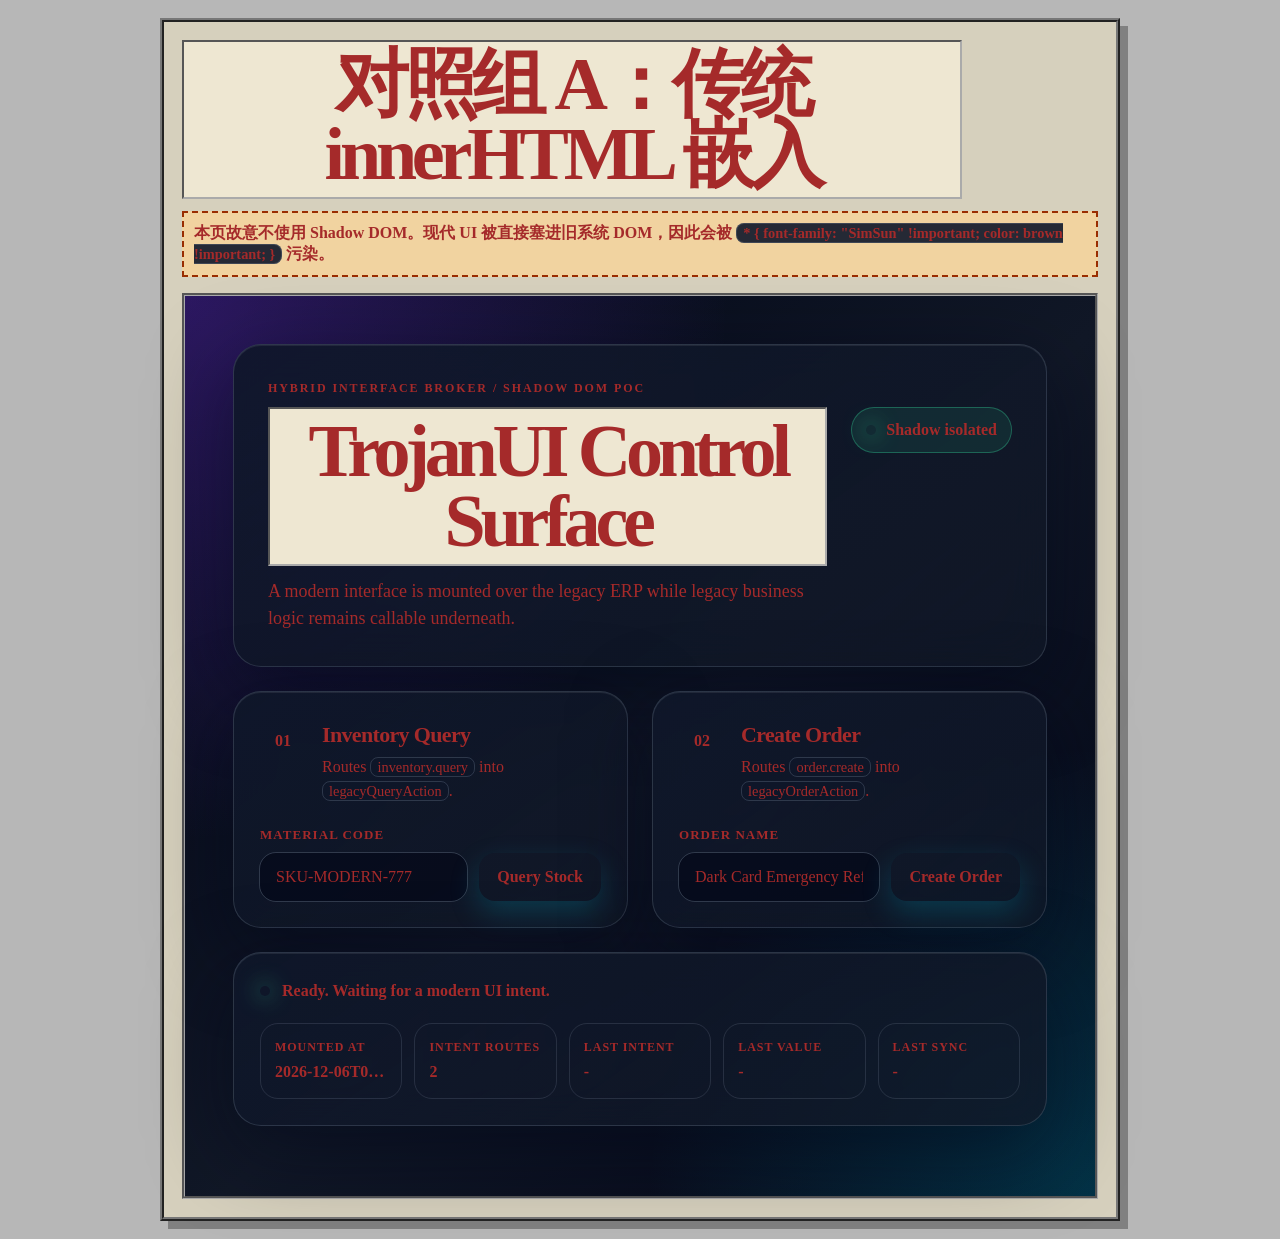
==== experiment_control.html @ 500f8653 "Add TrojanUI proof of concept. Co-authored-by: Cursor <cursoragent@cursor.com>" ====
<!doctype html>
<html lang="zh-CN">
<head>
  <meta charset="utf-8">
  <meta name="viewport" content="width=device-width, initial-scale=1">
  <title>TrojanUI Control Experiment - No Shadow DOM</title>
  <link rel="stylesheet" href="modern_ui.css">
  <style>
    * {
      font-family: "SimSun", serif !important;
      color: brown !important;
      box-sizing: border-box;
    }

    body {
      margin: 0;
      background: #b7b7b7;
    }

    .legacy-frame {
      width: 960px;
      margin: 18px auto;
      padding: 18px;
      border: 4px ridge #777;
      background: #d6d0bd;
      box-shadow: 8px 8px 0 rgba(0, 0, 0, 0.3);
    }

    .legacy-frame h1 {
      margin: 0 0 12px;
      padding: 8px;
      border: 2px inset #aaa;
      background: #eee7d2;
      text-align: center;
    }

    .legacy-note {
      margin-bottom: 16px;
      padding: 10px;
      border: 2px dashed #9a2d00;
      background: #f1d3a0;
      font-weight: bold;
    }

    #control-mount {
      border: 3px groove #aaa;
      background: #eee7d2;
    }
  </style>
</head>
<body>
  <div class="legacy-frame">
    <h1>对照组 A：传统 innerHTML 嵌入</h1>
    <div class="legacy-note">
      本页故意不使用 Shadow DOM。现代 UI 被直接塞进旧系统 DOM，因此会被
      <code>* { font-family: "SimSun" !important; color: brown !important; }</code>
      污染。
    </div>
    <div id="control-mount"></div>
  </div>

  <script src="modern_ui.js"></script>
  <script>
    (function bootControlExperiment() {
      const INTENT_MAP = {
        "inventory.query": function legacyQueryAction(value) {
          const normalized = String(value || "").trim() || "EMPTY_QUERY";
          const message = "Control page legacy inventory query: " + normalized;
          alert(message);
          return message;
        },
        "order.create": function legacyOrderAction(value) {
          const normalized = String(value || "").trim() || "UNTITLED_ORDER";
          const orderId = "CTRL-" + Math.floor(100000 + Math.random() * 900000);
          const message = "Control page legacy order created: " + orderId + " / " + normalized;
          alert(message);
          return message;
        }
      };

      const mount = document.querySelector("#control-mount");
      mount.innerHTML = window.TrojanUIModernUI.render({
        mountedAt: new Date().toISOString(),
        routeCount: Object.keys(INTENT_MAP).length
      });

      mount.addEventListener("click", function handleClick(event) {
        const trigger = event.target.closest("[data-intent]");

        if (!trigger) {
          return;
        }

        const input = document.querySelector(trigger.getAttribute("data-input-target"));
        const handler = INTENT_MAP[trigger.dataset.intent];
        const status = document.querySelector("#modern-status");

        if (!handler) {
          status.dataset.state = "error";
          status.textContent = "No control route for " + trigger.dataset.intent;
          return;
        }

        const message = handler(input ? input.value : "");
        status.dataset.state = "success";
        status.textContent = "Control route finished: " + message;
      });
    })();
  </script>
</body>
</html>
---- modern_ui.css ----
:host {
  all: initial;
  color-scheme: dark;
  --surface: #111827;
  --surface-strong: #0b1020;
  --surface-soft: rgba(255, 255, 255, 0.08);
  --text: #f8fafc;
  --text-muted: #94a3b8;
  --accent: #7c3aed;
  --accent-2: #06b6d4;
  --success: #34d399;
  --danger: #fb7185;
  display: block;
}

* {
  box-sizing: border-box;
}

.trojan-ui {
  min-height: 100vh;
  margin: 0;
  padding: 48px;
  background:
    radial-gradient(circle at top left, rgba(124, 58, 237, 0.35), transparent 34rem),
    radial-gradient(circle at bottom right, rgba(6, 182, 212, 0.25), transparent 28rem),
    linear-gradient(135deg, #020617 0%, #111827 52%, #020617 100%);
  color: var(--text);
  font: 16px/1.5 Inter, ui-sans-serif, system-ui, -apple-system, BlinkMacSystemFont, "Segoe UI", sans-serif;
}

.hero-card,
.action-card,
.telemetry-card {
  border: 1px solid rgba(148, 163, 184, 0.22);
  border-radius: 28px;
  background: linear-gradient(145deg, rgba(15, 23, 42, 0.92), rgba(17, 24, 39, 0.76));
  box-shadow: 0 24px 80px rgba(2, 6, 23, 0.5), inset 0 1px 0 rgba(255, 255, 255, 0.08);
  backdrop-filter: blur(18px);
}

.hero-card {
  max-width: 1120px;
  margin: 0 auto 24px;
  padding: 34px;
}

.eyebrow {
  margin: 0 0 10px;
  color: var(--accent-2);
  font-size: 12px;
  font-weight: 800;
  letter-spacing: 0.16em;
  text-transform: uppercase;
}

.hero-layout {
  display: flex;
  align-items: flex-start;
  justify-content: space-between;
  gap: 24px;
}

h1,
h2,
p {
  margin-top: 0;
}

h1 {
  max-width: 780px;
  margin-bottom: 14px;
  font-size: clamp(42px, 6vw, 74px);
  line-height: 0.94;
  letter-spacing: -0.07em;
}

h2 {
  margin-bottom: 4px;
  font-size: 22px;
  letter-spacing: -0.03em;
}

.lede {
  max-width: 680px;
  margin-bottom: 0;
  color: var(--text-muted);
  font-size: 18px;
}

.system-badge {
  display: inline-flex;
  align-items: center;
  gap: 10px;
  min-width: max-content;
  padding: 10px 14px;
  border: 1px solid rgba(52, 211, 153, 0.35);
  border-radius: 999px;
  background: rgba(52, 211, 153, 0.1);
  color: #bbf7d0;
  font-weight: 800;
}

.badge-dot,
.pulse {
  width: 10px;
  height: 10px;
  border-radius: 999px;
  background: var(--success);
  box-shadow: 0 0 22px rgba(52, 211, 153, 0.88);
}

.workspace-grid {
  display: grid;
  grid-template-columns: repeat(2, minmax(0, 1fr));
  gap: 24px;
  max-width: 1120px;
  margin: 0 auto 24px;
}

.action-card,
.telemetry-card {
  padding: 26px;
}

.card-heading {
  display: flex;
  gap: 16px;
  margin-bottom: 22px;
}

.card-heading p {
  margin-bottom: 0;
  color: var(--text-muted);
}

code {
  border: 1px solid rgba(148, 163, 184, 0.24);
  border-radius: 8px;
  padding: 1px 6px;
  background: rgba(15, 23, 42, 0.9);
  color: #c4b5fd;
  font-family: "SFMono-Regular", Consolas, "Liberation Mono", monospace;
  font-size: 0.9em;
}

.card-index {
  display: grid;
  place-items: center;
  width: 46px;
  height: 46px;
  flex: 0 0 auto;
  border-radius: 16px;
  background: linear-gradient(135deg, var(--accent), var(--accent-2));
  color: white;
  font-weight: 900;
}

.field-label {
  display: block;
  margin-bottom: 8px;
  color: #cbd5e1;
  font-size: 13px;
  font-weight: 800;
  text-transform: uppercase;
  letter-spacing: 0.08em;
}

.field-row {
  display: grid;
  grid-template-columns: minmax(0, 1fr) auto;
  gap: 12px;
}

input,
button {
  min-height: 48px;
  border: 0;
  border-radius: 16px;
  font: inherit;
}

input {
  width: 100%;
  padding: 0 16px;
  outline: 1px solid rgba(148, 163, 184, 0.25);
  background: rgba(2, 6, 23, 0.6);
  color: var(--text);
}

input:focus {
  outline: 2px solid rgba(6, 182, 212, 0.65);
}

button {
  padding: 0 18px;
  cursor: pointer;
  background: linear-gradient(135deg, var(--accent), var(--accent-2));
  color: white;
  font-weight: 900;
  box-shadow: 0 12px 30px rgba(6, 182, 212, 0.22);
}

button:hover {
  transform: translateY(-1px);
  filter: brightness(1.06);
}

.telemetry-card {
  max-width: 1120px;
  margin: 0 auto;
}

.status-line {
  display: flex;
  align-items: center;
  gap: 12px;
  margin-bottom: 20px;
}

#modern-status[data-state="pending"] {
  color: #fde68a;
}

#modern-status[data-state="success"] {
  color: #bbf7d0;
}

#modern-status[data-state="error"] {
  color: var(--danger);
}

.telemetry-grid {
  display: grid;
  grid-template-columns: repeat(5, minmax(0, 1fr));
  gap: 12px;
  margin: 0;
}

.telemetry-grid div {
  min-width: 0;
  padding: 14px;
  border: 1px solid rgba(148, 163, 184, 0.18);
  border-radius: 18px;
  background: var(--surface-soft);
}

dt {
  margin-bottom: 4px;
  color: var(--text-muted);
  font-size: 12px;
  font-weight: 800;
  text-transform: uppercase;
  letter-spacing: 0.08em;
}

dd {
  margin: 0;
  overflow: hidden;
  color: var(--text);
  font-weight: 800;
  text-overflow: ellipsis;
  white-space: nowrap;
}

@media (max-width: 860px) {
  .trojan-ui {
    padding: 24px;
  }

  .hero-layout,
  .field-row {
    grid-template-columns: 1fr;
    flex-direction: column;
  }

  .workspace-grid,
  .telemetry-grid {
    grid-template-columns: 1fr;
  }

  .field-row {
    display: grid;
  }
}
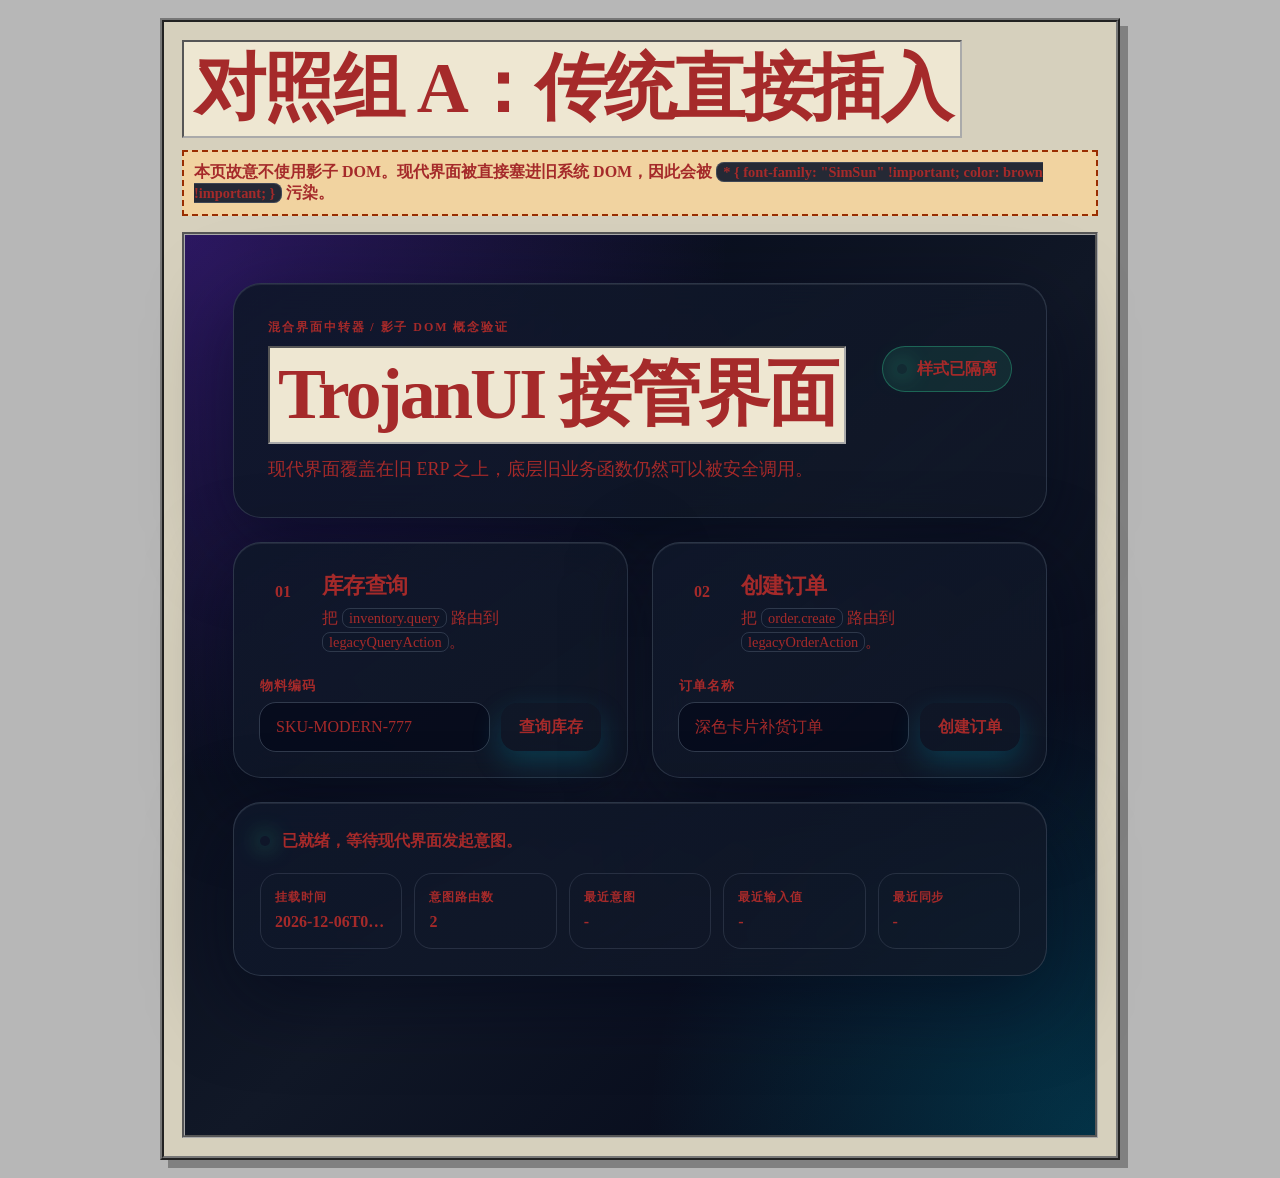
==== commit ee3aa71d: "Localize demo pages to Chinese. Co-authored-by: Cursor <cursoragent@cursor.com>" ====
--- a/experiment_control.html
+++ b/experiment_control.html
@@ -3,7 +3,7 @@
 <head>
   <meta charset="utf-8">
   <meta name="viewport" content="width=device-width, initial-scale=1">
-  <title>TrojanUI Control Experiment - No Shadow DOM</title>
+  <title>TrojanUI 对照实验 - 不使用影子 DOM</title>
   <link rel="stylesheet" href="modern_ui.css">
   <style>
     * {
@@ -50,9 +50,9 @@
 </head>
 <body>
   <div class="legacy-frame">
-    <h1>对照组 A：传统 innerHTML 嵌入</h1>
+    <h1>对照组 A：传统直接插入</h1>
     <div class="legacy-note">
-      本页故意不使用 Shadow DOM。现代 UI 被直接塞进旧系统 DOM，因此会被
+      本页故意不使用影子 DOM。现代界面被直接塞进旧系统 DOM，因此会被
       <code>* { font-family: "SimSun" !important; color: brown !important; }</code>
       污染。
     </div>
@@ -65,14 +65,14 @@
       const INTENT_MAP = {
         "inventory.query": function legacyQueryAction(value) {
           const normalized = String(value || "").trim() || "EMPTY_QUERY";
-          const message = "Control page legacy inventory query: " + normalized;
+          const message = "对照组旧系统库存查询：" + normalized;
           alert(message);
           return message;
         },
         "order.create": function legacyOrderAction(value) {
           const normalized = String(value || "").trim() || "UNTITLED_ORDER";
           const orderId = "CTRL-" + Math.floor(100000 + Math.random() * 900000);
-          const message = "Control page legacy order created: " + orderId + " / " + normalized;
+          const message = "对照组旧系统订单已创建：" + orderId + " / " + normalized;
           alert(message);
           return message;
         }
@@ -97,13 +97,13 @@
 
         if (!handler) {
           status.dataset.state = "error";
-          status.textContent = "No control route for " + trigger.dataset.intent;
+          status.textContent = "对照组没有该意图路由：" + trigger.dataset.intent;
           return;
         }
 
         const message = handler(input ? input.value : "");
         status.dataset.state = "success";
-        status.textContent = "Control route finished: " + message;
+        status.textContent = "对照组路由完成：" + message;
       });
     })();
   </script>
--- a/modern_ui.css
+++ b/modern_ui.css
@@ -70,9 +70,9 @@
 h1 {
   max-width: 780px;
   margin-bottom: 14px;
-  font-size: clamp(42px, 6vw, 74px);
-  line-height: 0.94;
-  letter-spacing: -0.07em;
+  font-size: clamp(40px, 6vw, 72px);
+  line-height: 1.08;
+  letter-spacing: -0.04em;
 }
 
 h2 {
